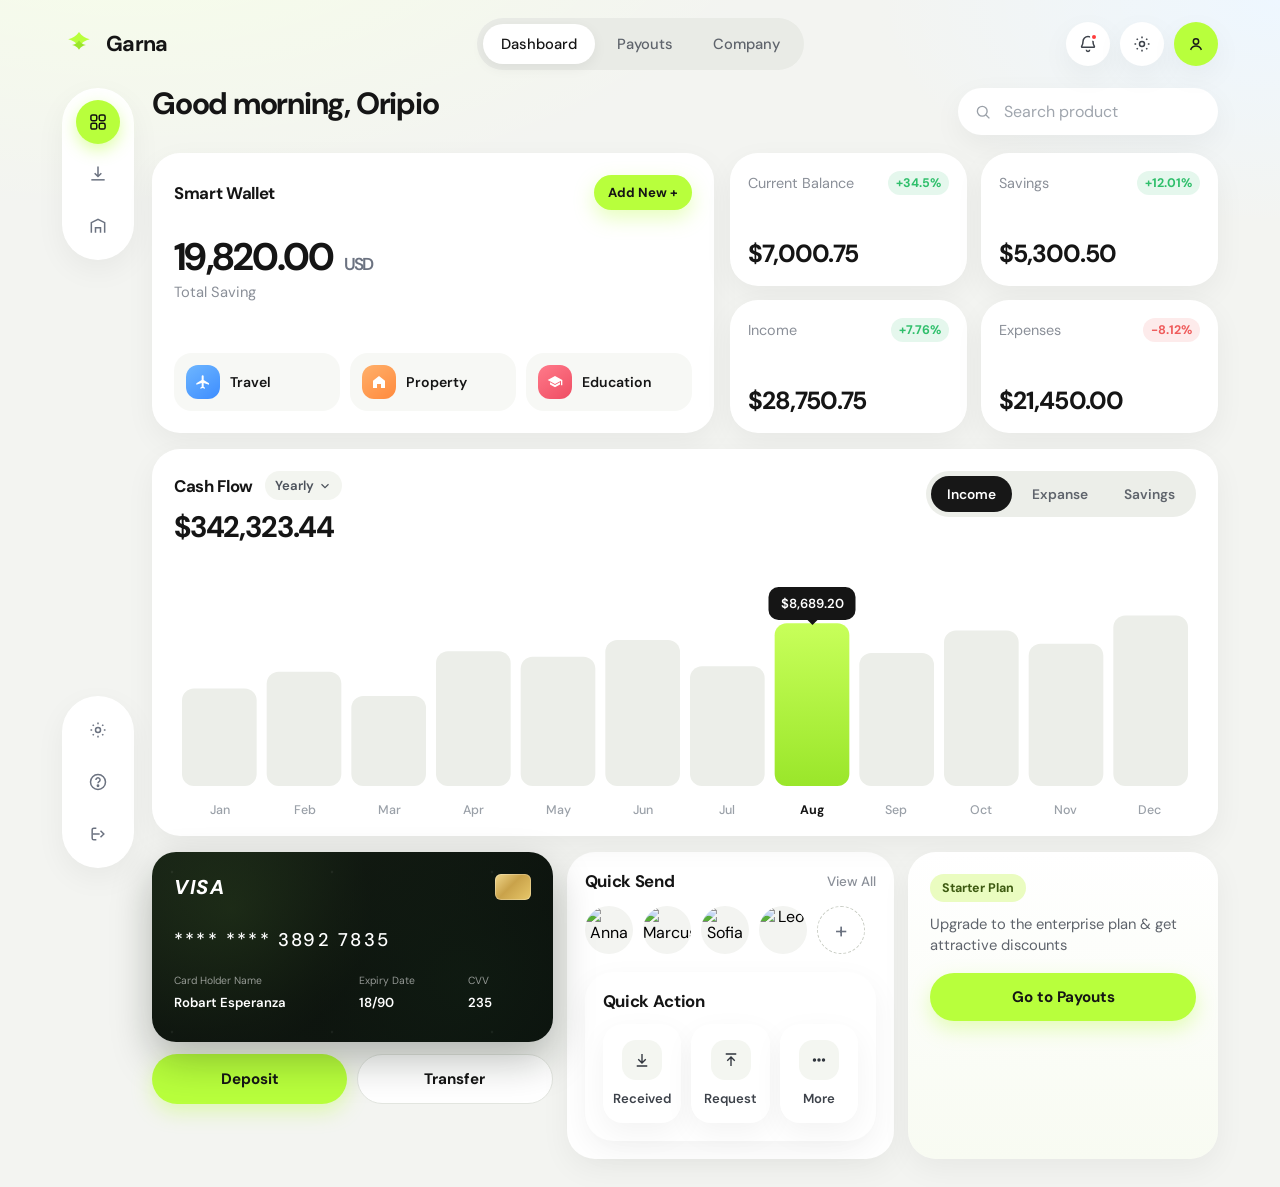
==== index.html @ 0d756d46 "Add Garna dashboard UI for Vercel deploy. Static Dashboard, Payouts, and Company pages ready to host" ====
<!DOCTYPE html>
<html lang="en">
<head>
  <meta charset="UTF-8" />
  <meta name="viewport" content="width=device-width, initial-scale=1.0" />
  <title>Garna — Dashboard</title>
  <link rel="preconnect" href="https://fonts.googleapis.com" />
  <link rel="preconnect" href="https://fonts.gstatic.com" crossorigin />
  <link href="https://fonts.googleapis.com/css2?family=DM+Sans:ital,opsz,wght@0,9..40,400;0,9..40,500;0,9..40,600;0,9..40,700;1,9..40,400&display=swap" rel="stylesheet" />
  <link rel="stylesheet" href="styles.css" />
</head>
<body>
  <div class="app">
    <!-- Top Navigation -->
    <header class="topbar">
      <a class="brand" href="index.html">
        <span class="brand-mark" aria-hidden="true">
          <svg viewBox="0 0 32 32" fill="none">
            <path d="M16 4c2.8 4.2 6.4 6.2 10.8 7.2-4.4 1-8 3-10.8 7.2C13.2 14.2 9.6 12.2 5.2 11.2 9.6 10.2 13.2 8.2 16 4z" fill="#B8FF3C"/>
            <path d="M16 12.5c1.8 2.7 4.1 4 7 4.6-2.9.6-5.2 1.9-7 4.6-1.8-2.7-4.1-4-7-4.6 2.9-.6 5.2-1.9 7-4.6z" fill="#9AE62A"/>
          </svg>
        </span>
        <span class="brand-name">Garna</span>
      </a>

      <nav class="main-nav" aria-label="Primary">
        <a class="nav-item is-active" href="index.html">Dashboard</a>
        <a class="nav-item" href="payouts.html">Payouts</a>
        <a class="nav-item" href="company.html">Company</a>
      </nav>

      <div class="topbar-actions">
        <button class="icon-btn" type="button" aria-label="Notifications">
          <svg viewBox="0 0 24 24" fill="none" stroke="currentColor" stroke-width="1.8">
            <path d="M6 9a6 6 0 1 1 12 0c0 3.2.8 4.6 1.6 5.6.3.4 0 1.4-.8 1.4H5.2c-.8 0-1.1-1-.8-1.4C5.2 13.6 6 12.2 6 9z"/>
            <path d="M10 19a2 2 0 0 0 4 0"/>
          </svg>
          <span class="badge-dot"></span>
        </button>
        <button class="icon-btn" type="button" aria-label="Settings">
          <svg viewBox="0 0 24 24" fill="none" stroke="currentColor" stroke-width="1.8">
            <circle cx="12" cy="12" r="3"/>
            <path d="M12 3v2M12 19v2M3 12h2M19 12h2M5.6 5.6l1.4 1.4M17 17l1.4 1.4M5.6 18.4l1.4-1.4M17 7l1.4-1.4"/>
          </svg>
        </button>
        <button class="avatar-btn" type="button" aria-label="Profile">
          <svg viewBox="0 0 24 24" fill="none" stroke="currentColor" stroke-width="1.8">
            <circle cx="12" cy="9" r="3.2"/>
            <path d="M5.5 19c1.4-3 3.7-4.5 6.5-4.5s5.1 1.5 6.5 4.5"/>
          </svg>
        </button>
      </div>
    </header>

    <div class="layout">
      <!-- Left Sidebar -->
      <aside class="sidebar" aria-label="Sidebar">
        <div class="sidebar-pill">
          <a class="side-btn is-active" href="index.html" aria-label="Dashboard" title="Dashboard">
            <svg viewBox="0 0 24 24" fill="none" stroke="currentColor" stroke-width="1.8">
              <rect x="3.5" y="3.5" width="7" height="7" rx="2"/>
              <rect x="13.5" y="3.5" width="7" height="7" rx="2"/>
              <rect x="3.5" y="13.5" width="7" height="7" rx="2"/>
              <rect x="13.5" y="13.5" width="7" height="7" rx="2"/>
            </svg>
          </a>
          <a class="side-btn" href="payouts.html" aria-label="Payouts" title="Payouts">
            <svg viewBox="0 0 24 24" fill="none" stroke="currentColor" stroke-width="1.8">
              <path d="M12 3v12M8 11l4 4 4-4"/>
              <path d="M4 19h16"/>
            </svg>
          </a>
          <a class="side-btn" href="company.html" aria-label="Company" title="Company">
            <svg viewBox="0 0 24 24" fill="none" stroke="currentColor" stroke-width="1.8">
              <path d="M4 20V8l8-4 8 4v12"/>
              <path d="M9 20v-6h6v6"/>
            </svg>
          </a>
        </div>

        <div class="sidebar-pill sidebar-pill--bottom">
          <button class="side-btn" type="button" aria-label="Settings" title="Settings">
            <svg viewBox="0 0 24 24" fill="none" stroke="currentColor" stroke-width="1.8">
              <circle cx="12" cy="12" r="3"/>
              <path d="M12 3v2M12 19v2M3 12h2M19 12h2M5.6 5.6l1.4 1.4M17 17l1.4 1.4M5.6 18.4l1.4-1.4M17 7l1.4-1.4"/>
            </svg>
          </button>
          <button class="side-btn" type="button" aria-label="Help" title="Help">
            <svg viewBox="0 0 24 24" fill="none" stroke="currentColor" stroke-width="1.8">
              <circle cx="12" cy="12" r="9"/>
              <path d="M9.5 9.5a2.5 2.5 0 1 1 3.8 2.1c-.8.5-1.3 1-1.3 2"/>
              <circle cx="12" cy="16.5" r=".8" fill="currentColor"/>
            </svg>
          </button>
          <button class="side-btn" type="button" aria-label="Logout" title="Logout">
            <svg viewBox="0 0 24 24" fill="none" stroke="currentColor" stroke-width="1.8">
              <path d="M10 5H7a2 2 0 0 0-2 2v10a2 2 0 0 0 2 2h3"/>
              <path d="M14 12H6M15 8l4 4-4 4"/>
            </svg>
          </button>
        </div>
      </aside>

      <!-- Main Content -->
      <main class="main">
        <div class="page-header">
          <div>
            <h1>Good morning, Oripio</h1>
          </div>
          <label class="search">
            <svg viewBox="0 0 24 24" fill="none" stroke="currentColor" stroke-width="1.8">
              <circle cx="11" cy="11" r="6.5"/>
              <path d="M16 16l4.5 4.5"/>
            </svg>
            <input type="search" placeholder="Search product" />
          </label>
        </div>

        <div class="main-grid">
          <!-- Smart Wallet -->
          <section class="card wallet-card">
            <div class="card-head">
              <h2>Smart Wallet</h2>
              <a class="btn btn-lime btn-sm" href="company.html">Add New +</a>
            </div>
            <div class="wallet-balance">
              <span class="wallet-amount">19,820.00 <small>USD</small></span>
              <span class="wallet-label">Total Saving</span>
            </div>
            <div class="wallet-cats">
              <button class="cat-chip" type="button">
                <span class="cat-icon cat-icon--travel">
                  <svg viewBox="0 0 24 24" fill="currentColor"><path d="M21 16v-2l-8-5V3.5a1.5 1.5 0 0 0-3 0V9l-8 5v2l8-2.5V19l-2 1.5V22l3.5-1 3.5 1v-1.5L13 19v-5.5l8 2.5z"/></svg>
                </span>
                Travel
              </button>
              <button class="cat-chip" type="button">
                <span class="cat-icon cat-icon--property">
                  <svg viewBox="0 0 24 24" fill="currentColor"><path d="M12 3 3 10v11h6v-6h6v6h6V10L12 3z"/></svg>
                </span>
                Property
              </button>
              <button class="cat-chip" type="button">
                <span class="cat-icon cat-icon--education">
                  <svg viewBox="0 0 24 24" fill="currentColor"><path d="M12 3 1 9l11 6 9-4.91V17h2V9L12 3zm0 13.5L4.5 12.3v3.4L12 20l7.5-4.3v-3.4L12 16.5z"/></svg>
                </span>
                Education
              </button>
            </div>
          </section>

          <!-- Stats -->
          <section class="stats-grid">
            <article class="card stat-card">
              <div class="stat-top">
                <span>Current Balance</span>
                <span class="trend trend-up">+34.5%</span>
              </div>
              <strong>$7,000.75</strong>
            </article>
            <article class="card stat-card">
              <div class="stat-top">
                <span>Savings</span>
                <span class="trend trend-up">+12.01%</span>
              </div>
              <strong>$5,300.50</strong>
            </article>
            <article class="card stat-card">
              <div class="stat-top">
                <span>Income</span>
                <span class="trend trend-up">+7.76%</span>
              </div>
              <strong>$28,750.75</strong>
            </article>
            <article class="card stat-card">
              <div class="stat-top">
                <span>Expenses</span>
                <span class="trend trend-down">-8.12%</span>
              </div>
              <strong>$21,450.00</strong>
            </article>
          </section>

          <!-- Cash Flow -->
          <section class="card chart-card">
            <div class="chart-head">
              <div>
                <div class="chart-title-row">
                  <h2>Cash Flow</h2>
                  <button class="select-btn" type="button">
                    Yearly
                    <svg viewBox="0 0 24 24" fill="none" stroke="currentColor" stroke-width="2"><path d="M6 9l6 6 6-6"/></svg>
                  </button>
                </div>
                <p class="chart-total">$342,323.44</p>
              </div>
              <div class="segmented" role="tablist">
                <button class="seg-btn is-active" type="button" data-tab="income">Income</button>
                <button class="seg-btn" type="button" data-tab="expense">Expanse</button>
                <button class="seg-btn" type="button" data-tab="savings">Savings</button>
              </div>
            </div>
            <div class="chart-wrap">
              <div class="chart-tooltip" id="chartTooltip">$8,689.20</div>
              <canvas id="cashFlowChart" height="220"></canvas>
            </div>
            <div class="chart-labels" id="chartLabels"></div>
          </section>

          <div class="dash-side-row">
            <section class="card-visual">
              <div class="credit-card">
                <div class="cc-top">
                  <span class="visa">VISA</span>
                  <span class="cc-chip" aria-hidden="true"></span>
                </div>
                <p class="cc-number">**** **** 3892 7835</p>
                <div class="cc-bottom">
                  <div>
                    <span class="cc-label">Card Holder Name</span>
                    <span class="cc-value">Robart Esperanza</span>
                  </div>
                  <div>
                    <span class="cc-label">Expiry Date</span>
                    <span class="cc-value">18/90</span>
                  </div>
                  <div>
                    <span class="cc-label">CVV</span>
                    <span class="cc-value">235</span>
                  </div>
                </div>
              </div>
              <div class="action-row">
                <button class="btn btn-lime btn-lg" type="button">Deposit</button>
                <button class="btn btn-ghost btn-lg" type="button">Transfer</button>
              </div>
            </section>

            <section class="quick-send">
              <div class="section-head">
                <h3>Quick Send</h3>
                <a class="link-btn" href="company.html">View All</a>
              </div>
              <div class="avatars">
                <button class="person" type="button">
                  <img src="https://i.pravatar.cc/80?img=32" alt="Anna" />
                </button>
                <button class="person" type="button">
                  <img src="https://i.pravatar.cc/80?img=12" alt="Marcus" />
                </button>
                <button class="person" type="button">
                  <img src="https://i.pravatar.cc/80?img=47" alt="Sofia" />
                </button>
                <button class="person" type="button">
                  <img src="https://i.pravatar.cc/80?img=15" alt="Leo" />
                </button>
                <button class="person add-person" type="button" aria-label="Add contact">+</button>
              </div>
              <section class="quick-action" style="margin-top:18px">
                <h3>Quick Action</h3>
                <div class="qa-grid">
                  <button class="qa-btn" type="button">
                    <span class="qa-icon">
                      <svg viewBox="0 0 24 24" fill="none" stroke="currentColor" stroke-width="1.8"><path d="M12 4v12M7 11l5 5 5-5M5 20h14"/></svg>
                    </span>
                    Received
                  </button>
                  <button class="qa-btn" type="button">
                    <span class="qa-icon">
                      <svg viewBox="0 0 24 24" fill="none" stroke="currentColor" stroke-width="1.8"><path d="M12 20V8M7 13l5-5 5 5M5 4h14"/></svg>
                    </span>
                    Request
                  </button>
                  <button class="qa-btn" type="button">
                    <span class="qa-icon">
                      <svg viewBox="0 0 24 24" fill="none" stroke="currentColor" stroke-width="1.8"><circle cx="6" cy="12" r="1.4" fill="currentColor"/><circle cx="12" cy="12" r="1.4" fill="currentColor"/><circle cx="18" cy="12" r="1.4" fill="currentColor"/></svg>
                    </span>
                    More
                  </button>
                </div>
              </section>
            </section>

            <section class="card plan-card">
              <div class="plan-badge">Starter Plan</div>
              <p>Upgrade to the enterprise plan &amp; get attractive discounts</p>
              <a class="btn btn-lime btn-block" href="payouts.html">Go to Payouts</a>
            </section>
          </div>
        </div>
      </main>
    </div>
  </div>

  <script src="app.js"></script>
</body>
</html>
---- styles.css ----
:root {
  --bg: #f3f4f1;
  --surface: #ffffff;
  --ink: #151515;
  --muted: #8a8f98;
  --line: #eceeea;
  --lime: #b8ff3c;
  --lime-deep: #9ae62a;
  --lime-soft: #eafcc0;
  --up: #2fbf6b;
  --down: #ef5b5b;
  --shadow: 0 10px 30px rgba(20, 24, 18, 0.05);
  --radius-xl: 28px;
  --radius-lg: 22px;
  --radius-md: 16px;
  --radius-pill: 999px;
  --font: "DM Sans", system-ui, sans-serif;
}

*,
*::before,
*::after {
  box-sizing: border-box;
}

html,
body {
  margin: 0;
  min-height: 100%;
  font-family: var(--font);
  color: var(--ink);
  background:
    radial-gradient(1200px 600px at 10% -10%, #f7ffe8 0%, transparent 55%),
    radial-gradient(900px 500px at 100% 0%, #eef7ff 0%, transparent 45%),
    var(--bg);
  -webkit-font-smoothing: antialiased;
}

button,
input {
  font: inherit;
}

button {
  cursor: pointer;
  border: none;
  background: none;
}

h1,
h2,
h3,
p {
  margin: 0;
}

.app {
  max-width: 1200px;
  margin: 0 auto;
  padding: 18px 22px 28px;
}

/* Top bar */
.topbar {
  display: grid;
  grid-template-columns: 1fr auto 1fr;
  align-items: center;
  gap: 16px;
  margin-bottom: 18px;
}

.brand {
  display: inline-flex;
  align-items: center;
  gap: 10px;
  text-decoration: none;
  color: var(--ink);
  width: fit-content;
}

.brand-mark {
  width: 34px;
  height: 34px;
  display: grid;
  place-items: center;
}

.brand-mark svg {
  width: 32px;
  height: 32px;
}

.brand-name {
  font-size: 1.35rem;
  font-weight: 700;
  letter-spacing: -0.03em;
}

.main-nav {
  display: flex;
  align-items: center;
  gap: 4px;
  padding: 6px;
  background: #e9ebe6;
  border-radius: var(--radius-pill);
}

.nav-item {
  text-decoration: none;
  color: #5f646c;
  font-size: 0.92rem;
  font-weight: 500;
  padding: 10px 18px;
  border-radius: var(--radius-pill);
  transition: background 0.2s ease, color 0.2s ease, transform 0.2s ease;
}

.nav-item:hover {
  color: var(--ink);
}

.nav-item.is-active {
  background: var(--surface);
  color: var(--ink);
  box-shadow: 0 4px 14px rgba(0, 0, 0, 0.06);
}

.topbar-actions {
  display: flex;
  justify-content: flex-end;
  align-items: center;
  gap: 10px;
}

.icon-btn,
.avatar-btn {
  width: 44px;
  height: 44px;
  border-radius: 50%;
  background: var(--surface);
  color: #3d424a;
  display: grid;
  place-items: center;
  box-shadow: var(--shadow);
  position: relative;
  transition: transform 0.2s ease, background 0.2s ease;
}

.icon-btn:hover,
.avatar-btn:hover {
  transform: translateY(-1px);
}

.icon-btn svg,
.avatar-btn svg {
  width: 20px;
  height: 20px;
}

.badge-dot {
  position: absolute;
  top: 11px;
  right: 12px;
  width: 8px;
  height: 8px;
  border-radius: 50%;
  background: #ff3b3b;
  border: 2px solid var(--surface);
}

.avatar-btn {
  background: var(--lime);
  color: #1a1a1a;
}

/* Layout */
.layout {
  display: grid;
  grid-template-columns: 72px minmax(0, 1fr);
  gap: 18px;
  align-items: start;
}

/* Sidebar */
.sidebar {
  display: flex;
  flex-direction: column;
  justify-content: space-between;
  min-height: calc(100vh - 120px);
  position: sticky;
  top: 18px;
}

.sidebar-pill {
  display: flex;
  flex-direction: column;
  align-items: center;
  gap: 8px;
  padding: 12px 10px;
  background: var(--surface);
  border-radius: var(--radius-pill);
  box-shadow: var(--shadow);
}

.sidebar-pill--bottom {
  margin-top: 16px;
}

.side-btn {
  width: 44px;
  height: 44px;
  border-radius: 50%;
  color: #6b7280;
  display: grid;
  place-items: center;
  text-decoration: none;
  transition: background 0.2s ease, color 0.2s ease, transform 0.2s ease;
}

.side-btn svg {
  width: 20px;
  height: 20px;
}

.side-btn:hover {
  background: #f3f5f0;
  color: var(--ink);
}

.side-btn.is-active {
  background: var(--lime);
  color: #111;
  box-shadow: 0 6px 16px rgba(184, 255, 60, 0.45);
}

/* Main */
.main {
  min-width: 0;
}

.page-header {
  display: flex;
  justify-content: space-between;
  align-items: flex-start;
  gap: 20px;
  margin-bottom: 18px;
}

.page-header h1 {
  font-size: clamp(1.8rem, 2.4vw, 2.35rem);
  letter-spacing: -0.04em;
  font-weight: 700;
  line-height: 1.1;
}

.page-header p {
  margin-top: 8px;
  color: var(--muted);
  font-size: 0.95rem;
  max-width: 420px;
}

.search {
  display: flex;
  align-items: center;
  gap: 10px;
  min-width: 260px;
  background: var(--surface);
  border-radius: var(--radius-pill);
  padding: 12px 16px;
  box-shadow: var(--shadow);
}

.search svg {
  width: 18px;
  height: 18px;
  color: #9aa0a8;
  flex-shrink: 0;
}

.search input {
  border: 0;
  outline: 0;
  width: 100%;
  background: transparent;
  color: var(--ink);
}

.search input::placeholder {
  color: #a0a6ae;
}

.main-grid {
  display: grid;
  grid-template-columns: 1.15fr 1fr;
  gap: 16px;
}

.card {
  background: var(--surface);
  border-radius: var(--radius-xl);
  box-shadow: var(--shadow);
  padding: 22px;
}

.card-head {
  display: flex;
  align-items: center;
  justify-content: space-between;
  margin-bottom: 28px;
}

.card-head h2,
.chart-title-row h2,
.section-head h3,
.quick-action h3 {
  font-size: 1.05rem;
  font-weight: 700;
  letter-spacing: -0.02em;
}

.wallet-card {
  min-height: 280px;
  display: flex;
  flex-direction: column;
}

.wallet-balance {
  display: flex;
  flex-direction: column;
  gap: 6px;
  margin-bottom: auto;
}

.wallet-amount {
  font-size: clamp(2rem, 3vw, 2.7rem);
  font-weight: 700;
  letter-spacing: -0.045em;
  line-height: 1;
}

.wallet-amount small {
  font-size: 0.45em;
  font-weight: 600;
  color: #6b7280;
  margin-left: 4px;
}

.wallet-label {
  color: var(--muted);
  font-size: 0.92rem;
}

.wallet-cats {
  display: grid;
  grid-template-columns: repeat(3, 1fr);
  gap: 10px;
  margin-top: 28px;
}

.cat-chip {
  display: flex;
  align-items: center;
  gap: 10px;
  padding: 12px 12px;
  border-radius: 18px;
  background: #f7f8f5;
  color: var(--ink);
  font-size: 0.88rem;
  font-weight: 600;
  transition: transform 0.2s ease, background 0.2s ease;
}

.cat-chip:hover {
  transform: translateY(-2px);
  background: #f0f2ec;
}

.cat-icon {
  width: 34px;
  height: 34px;
  border-radius: 12px;
  display: grid;
  place-items: center;
  color: #fff;
  flex-shrink: 0;
}

.cat-icon svg {
  width: 16px;
  height: 16px;
}

.cat-icon--travel {
  background: linear-gradient(145deg, #6eb6ff, #3d8dff);
}

.cat-icon--property {
  background: linear-gradient(145deg, #ffb06b, #ff8a3d);
}

.cat-icon--education {
  background: linear-gradient(145deg, #ff7a8a, #ef4d63);
}

.stats-grid {
  display: grid;
  grid-template-columns: 1fr 1fr;
  gap: 14px;
}

.stat-card {
  padding: 18px 18px 16px;
  min-height: 132px;
  display: flex;
  flex-direction: column;
  justify-content: space-between;
  text-decoration: none;
  color: inherit;
  transition: transform 0.25s ease;
}

.stat-card:hover,
a.stat-card:hover {
  transform: translateY(-3px);
}

a.template-card {
  text-decoration: none;
  color: inherit;
}

a.link-btn {
  text-decoration: none;
}

a.btn {
  text-decoration: none;
}

.stat-top {
  display: flex;
  justify-content: space-between;
  align-items: center;
  gap: 8px;
  color: var(--muted);
  font-size: 0.9rem;
}

.stat-card strong {
  font-size: 1.55rem;
  letter-spacing: -0.035em;
  font-weight: 700;
}

.stat-link {
  color: inherit;
  text-decoration: none;
}

.stat-link:hover {
  color: #3d5a10;
}

.trend {
  font-size: 0.78rem;
  font-weight: 700;
  padding: 4px 8px;
  border-radius: var(--radius-pill);
}

.trend-up {
  color: var(--up);
  background: rgba(47, 191, 107, 0.12);
}

.trend-down {
  color: var(--down);
  background: rgba(239, 91, 91, 0.12);
}

.chart-card {
  grid-column: 1 / -1;
  padding-bottom: 18px;
}

.chart-head {
  display: flex;
  justify-content: space-between;
  align-items: flex-start;
  gap: 16px;
  margin-bottom: 8px;
}

.chart-title-row {
  display: flex;
  align-items: center;
  gap: 12px;
}

.select-btn {
  display: inline-flex;
  align-items: center;
  gap: 4px;
  padding: 6px 10px;
  border-radius: var(--radius-pill);
  background: #f3f5f0;
  color: #4b515a;
  font-size: 0.82rem;
  font-weight: 600;
}

.select-btn svg {
  width: 14px;
  height: 14px;
}

.chart-total {
  margin-top: 8px;
  font-size: 1.85rem;
  font-weight: 700;
  letter-spacing: -0.04em;
}

.segmented {
  display: flex;
  gap: 4px;
  padding: 5px;
  background: #eceee9;
  border-radius: var(--radius-pill);
}

.seg-btn {
  padding: 9px 16px;
  border-radius: var(--radius-pill);
  color: #5f646c;
  font-size: 0.86rem;
  font-weight: 600;
  transition: background 0.2s ease, color 0.2s ease;
}

.seg-btn.is-active {
  background: #171717;
  color: #fff;
}

.chart-wrap {
  position: relative;
  height: 240px;
  margin-top: 8px;
}

.chart-tooltip {
  position: absolute;
  top: 18px;
  left: 58.5%;
  transform: translateX(-50%);
  background: #151515;
  color: #fff;
  font-size: 0.82rem;
  font-weight: 600;
  padding: 8px 12px;
  border-radius: 10px;
  pointer-events: none;
  opacity: 0;
  transition: opacity 0.2s ease, left 0.25s ease;
  z-index: 2;
  white-space: nowrap;
}

.chart-tooltip.is-visible {
  opacity: 1;
}

.chart-tooltip::after {
  content: "";
  position: absolute;
  left: 50%;
  bottom: -5px;
  transform: translateX(-50%);
  border-left: 5px solid transparent;
  border-right: 5px solid transparent;
  border-top: 5px solid #151515;
}

.chart-labels {
  display: grid;
  grid-template-columns: repeat(12, 1fr);
  gap: 8px;
  margin-top: 8px;
  padding: 0 8px 0 8px;
}

.chart-labels span {
  text-align: center;
  color: #9aa0a8;
  font-size: 0.78rem;
  font-weight: 500;
}

.chart-labels span.is-active {
  color: var(--ink);
  font-weight: 700;
}

/* Right panel */
.right-panel {
  display: flex;
  flex-direction: column;
  gap: 16px;
}

.section-head {
  display: flex;
  justify-content: space-between;
  align-items: center;
  margin-bottom: 14px;
}

.link-btn {
  color: var(--muted);
  font-size: 0.84rem;
  font-weight: 500;
}

.link-btn:hover {
  color: var(--ink);
}

.avatars {
  display: flex;
  align-items: center;
  gap: 10px;
}

.person {
  width: 48px;
  height: 48px;
  border-radius: 50%;
  overflow: hidden;
  padding: 0;
  background: var(--bg, #e8efe0);
  transition: transform 0.2s ease;
}

.person:hover {
  transform: scale(1.06);
}

.person img {
  width: 100%;
  height: 100%;
  object-fit: cover;
  display: block;
}

.add-person {
  background: var(--surface);
  border: 1.5px dashed #c9cdc4;
  color: #6b7280;
  font-size: 1.4rem;
  font-weight: 400;
  display: grid;
  place-items: center;
}

.credit-card {
  position: relative;
  overflow: hidden;
  border-radius: 24px;
  padding: 22px 22px 18px;
  min-height: 190px;
  color: #fff;
  background:
    linear-gradient(135deg, rgba(20, 28, 18, 0.72), rgba(10, 16, 12, 0.85)),
    radial-gradient(circle at 20% 30%, rgba(140, 220, 80, 0.35), transparent 40%),
    radial-gradient(circle at 80% 70%, rgba(40, 90, 50, 0.55), transparent 45%),
    linear-gradient(160deg, #1a2a1c, #0b120e 60%, #152218);
  box-shadow: 0 18px 40px rgba(12, 20, 12, 0.28);
}

.credit-card::before {
  content: "";
  position: absolute;
  inset: 0;
  background:
    url("data:image/svg+xml,%3Csvg width='160' height='160' viewBox='0 0 160 160' xmlns='http://www.w3.org/2000/svg'%3E%3Ccircle cx='20' cy='20' r='1.2' fill='rgba(255,255,255,0.08)'/%3E%3C/svg%3E");
  opacity: 0.7;
  pointer-events: none;
}

.cc-top,
.cc-bottom,
.cc-number {
  position: relative;
  z-index: 1;
}

.cc-top {
  display: flex;
  justify-content: space-between;
  align-items: flex-start;
  margin-bottom: 28px;
}

.visa {
  font-weight: 800;
  font-style: italic;
  letter-spacing: 0.08em;
  font-size: 1.25rem;
}

.cc-chip {
  width: 36px;
  height: 26px;
  border-radius: 6px;
  background:
    linear-gradient(135deg, #f0d78c, #c9a24a 45%, #e8c86a);
  box-shadow: inset 0 0 0 1px rgba(255, 255, 255, 0.25);
}

.cc-number {
  font-size: 1.15rem;
  letter-spacing: 0.12em;
  font-weight: 500;
  margin-bottom: 22px;
}

.cc-bottom {
  display: grid;
  grid-template-columns: 1.4fr 0.8fr 0.5fr;
  gap: 8px;
}

.cc-label {
  display: block;
  font-size: 0.65rem;
  color: rgba(255, 255, 255, 0.55);
  margin-bottom: 4px;
}

.cc-value {
  font-size: 0.82rem;
  font-weight: 600;
}

.action-row {
  display: grid;
  grid-template-columns: 1fr 1fr;
  gap: 10px;
}

.btn {
  display: inline-flex;
  align-items: center;
  justify-content: center;
  border-radius: var(--radius-pill);
  font-weight: 700;
  transition: transform 0.2s ease, box-shadow 0.2s ease, background 0.2s ease;
}

.btn:hover {
  transform: translateY(-1px);
}

.btn-sm {
  padding: 9px 14px;
  font-size: 0.82rem;
}

.btn-lg {
  padding: 14px 18px;
  font-size: 0.95rem;
}

.btn-block {
  width: 100%;
  padding: 14px 18px;
  font-size: 0.95rem;
}

.btn-lime {
  background: var(--lime);
  color: #151515;
  box-shadow: 0 8px 20px rgba(184, 255, 60, 0.35);
}

.btn-lime:hover {
  background: var(--lime-deep);
}

.btn-ghost {
  background: var(--surface);
  color: var(--ink);
  border: 1.5px solid #e2e5df;
}

.qa-grid {
  display: grid;
  grid-template-columns: repeat(3, 1fr);
  gap: 10px;
  margin-top: 12px;
}

.qa-btn {
  display: flex;
  flex-direction: column;
  align-items: center;
  gap: 10px;
  padding: 16px 8px;
  border-radius: 20px;
  background: var(--surface);
  box-shadow: var(--shadow);
  font-size: 0.82rem;
  font-weight: 600;
  color: #3d424a;
  transition: transform 0.2s ease;
}

.qa-btn:hover {
  transform: translateY(-2px);
}

.qa-icon {
  width: 40px;
  height: 40px;
  border-radius: 14px;
  background: #f4f6f1;
  display: grid;
  place-items: center;
  color: #2f343c;
}

.qa-icon svg {
  width: 18px;
  height: 18px;
}

.plan-card {
  margin-top: auto;
  background:
    linear-gradient(180deg, #ffffff 0%, #f8fbf2 100%);
}

.plan-badge {
  display: inline-flex;
  padding: 6px 12px;
  border-radius: var(--radius-pill);
  background: var(--lime-soft);
  color: #3d5a10;
  font-size: 0.78rem;
  font-weight: 700;
  margin-bottom: 12px;
}

.plan-card p {
  color: #5f646c;
  font-size: 0.92rem;
  line-height: 1.45;
  margin-bottom: 16px;
}

.dash-side-row {
  grid-column: 1 / -1;
  display: grid;
  grid-template-columns: 1.1fr 0.9fr 0.85fr;
  gap: 14px;
  align-items: stretch;
}

.dash-side-row .quick-send,
.dash-side-row .quick-action,
.dash-side-row .card-visual {
  background: var(--surface);
  border-radius: var(--radius-xl);
  box-shadow: var(--shadow);
  padding: 18px;
}

.dash-side-row .card-visual {
  padding: 0;
  background: transparent;
  box-shadow: none;
}

.dash-side-row .action-row {
  margin-top: 12px;
}

.dash-side-row .plan-card {
  margin-top: 0;
}

/* Motion */
@keyframes rise-in {
  from {
    opacity: 0;
    transform: translateY(10px);
  }
  to {
    opacity: 1;
    transform: translateY(0);
  }
}

.wallet-card,
.stat-card,
.chart-card,
.credit-card,
.plan-card,
.qa-btn {
  animation: rise-in 0.55s ease both;
}

.stat-card:nth-child(2) { animation-delay: 0.05s; }
.stat-card:nth-child(3) { animation-delay: 0.1s; }
.stat-card:nth-child(4) { animation-delay: 0.15s; }
.chart-card { animation-delay: 0.18s; }
.credit-card { animation-delay: 0.12s; }
.plan-card { animation-delay: 0.22s; }

/* Responsive */
@media (max-width: 900px) {
  .topbar {
    grid-template-columns: 1fr auto;
    row-gap: 12px;
  }

  .main-nav {
    grid-column: 1 / -1;
    order: 3;
    overflow-x: auto;
    width: 100%;
  }

  .layout {
    grid-template-columns: 1fr;
  }

  .sidebar {
    flex-direction: row;
    min-height: auto;
    position: static;
    gap: 10px;
  }

  .sidebar-pill {
    flex-direction: row;
    width: 100%;
    justify-content: space-between;
    border-radius: var(--radius-pill);
    padding: 8px 12px;
  }

  .sidebar-pill--bottom {
    display: none;
  }

  .main-grid {
    grid-template-columns: 1fr;
  }

  .page-header {
    flex-direction: column;
  }

  .search {
    width: 100%;
    min-width: 0;
  }

  .chart-head {
    flex-direction: column;
  }

  .dash-side-row {
    grid-template-columns: 1fr;
  }
}

@media (max-width: 560px) {
  .app {
    padding: 12px;
  }

  .wallet-cats {
    grid-template-columns: 1fr;
  }

  .stats-grid {
    grid-template-columns: 1fr;
  }

  .avatars {
    flex-wrap: wrap;
  }

  .segmented {
    width: 100%;
    overflow-x: auto;
  }
}
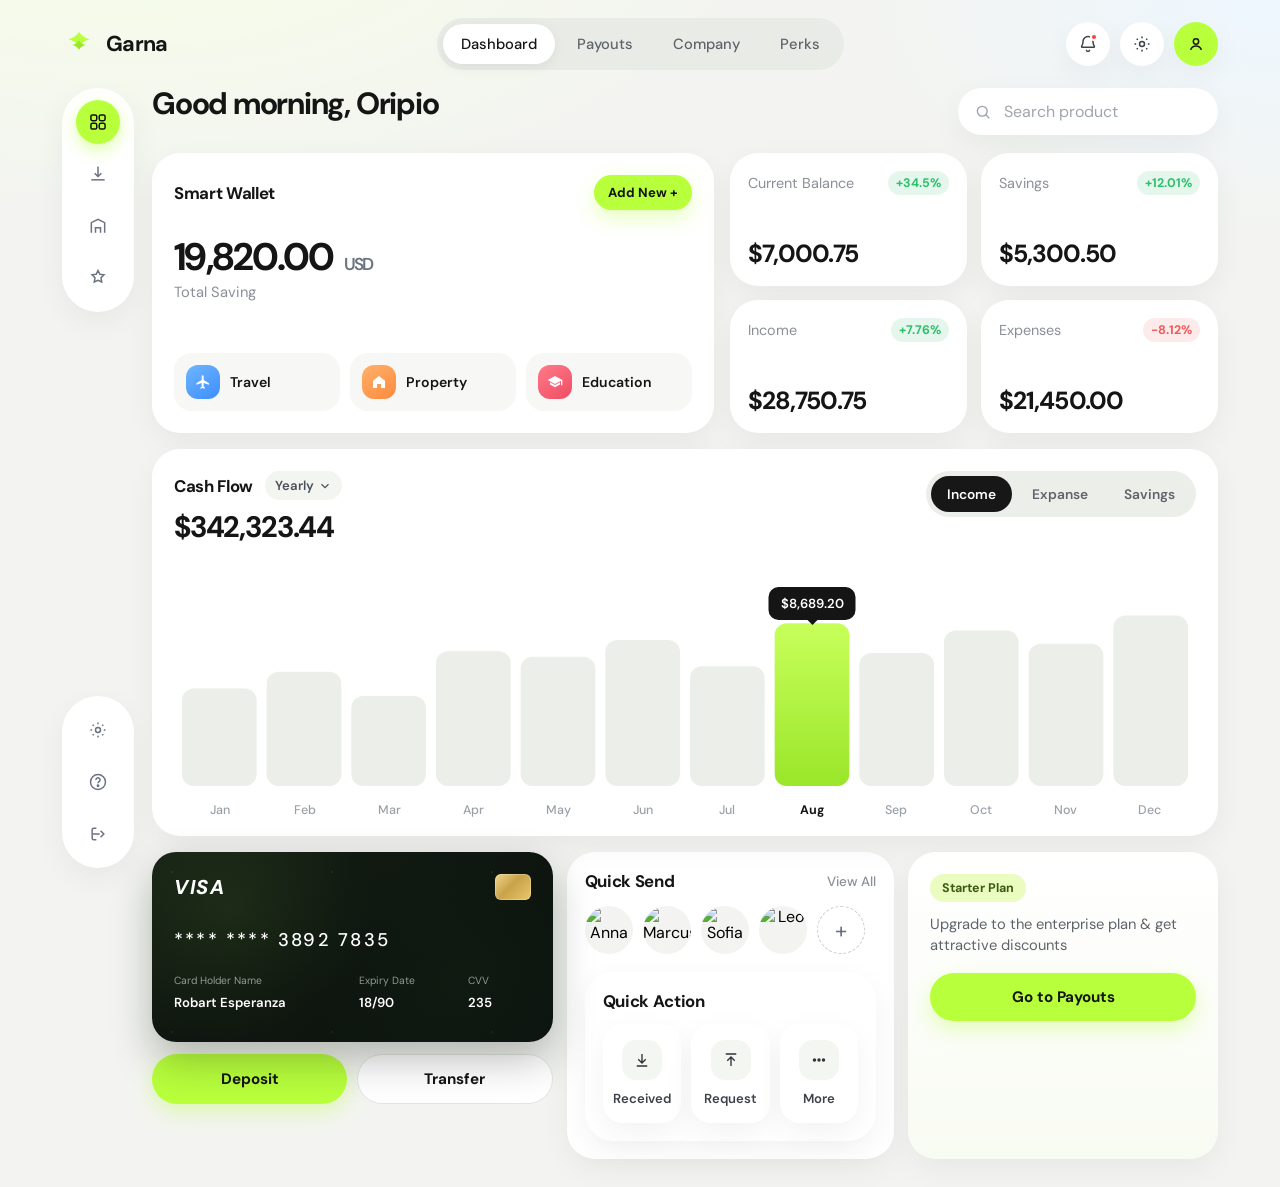
==== commit 9b779071: "Add Perks page with partner logos and offers. New section with search, category filters, 4-column ca" ====
--- a/index.html
+++ b/index.html
@@ -27,6 +27,7 @@
         <a class="nav-item is-active" href="index.html">Dashboard</a>
         <a class="nav-item" href="payouts.html">Payouts</a>
         <a class="nav-item" href="company.html">Company</a>
+        <a class="nav-item" href="perks.html">Perks</a>
       </nav>
 
       <div class="topbar-actions">
@@ -74,6 +75,11 @@
             <svg viewBox="0 0 24 24" fill="none" stroke="currentColor" stroke-width="1.8">
               <path d="M4 20V8l8-4 8 4v12"/>
               <path d="M9 20v-6h6v6"/>
+            </svg>
+          </a>
+          <a class="side-btn" href="perks.html" aria-label="Perks" title="Perks">
+            <svg viewBox="0 0 24 24" fill="none" stroke="currentColor" stroke-width="1.8">
+              <path d="M12 3l2.2 4.5 5 .7-3.6 3.5.9 5L12 14.8 7.5 16.7l.9-5L4.8 8.2l5-.7L12 3z"/>
             </svg>
           </a>
         </div>
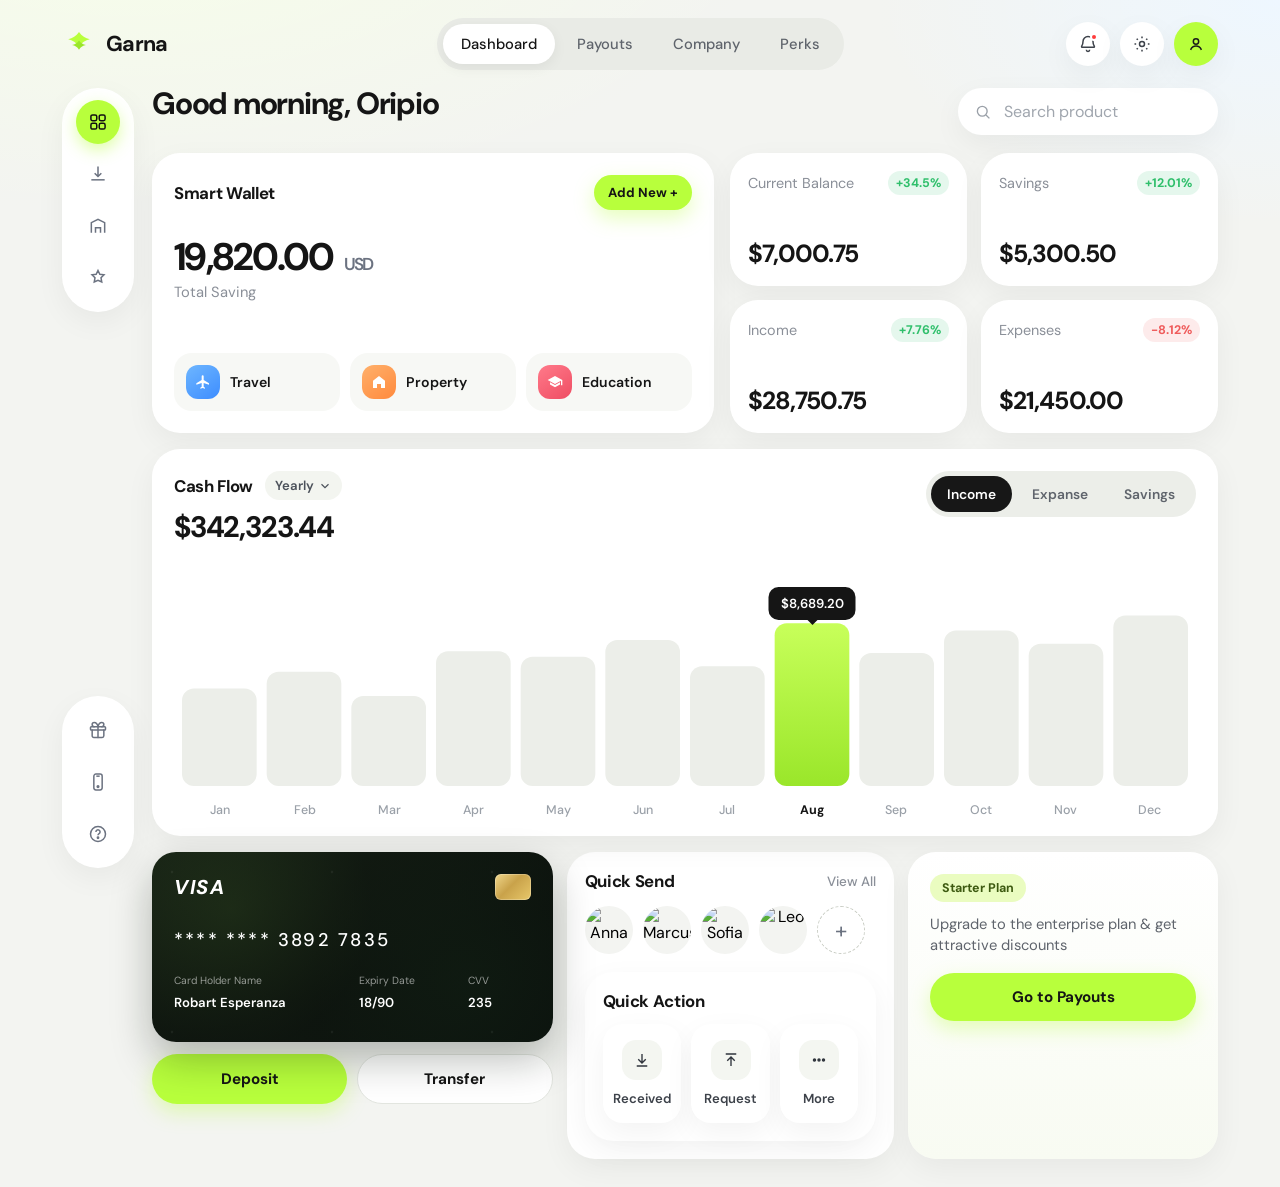
==== commit bf709ef9: "Simplify sidebar utilities to gift, phone, and help. Drop theme and logout; keep referral and downlo" ====
--- a/index.html
+++ b/index.html
@@ -85,23 +85,26 @@
         </div>
 
         <div class="sidebar-pill sidebar-pill--bottom">
-          <button class="side-btn" type="button" aria-label="Settings" title="Settings">
-            <svg viewBox="0 0 24 24" fill="none" stroke="currentColor" stroke-width="1.8">
-              <circle cx="12" cy="12" r="3"/>
-              <path d="M12 3v2M12 19v2M3 12h2M19 12h2M5.6 5.6l1.4 1.4M17 17l1.4 1.4M5.6 18.4l1.4-1.4M17 7l1.4-1.4"/>
-            </svg>
-          </button>
+          <a class="side-btn" href="#referral" aria-label="Referral rewards" title="Get 10% of our income">
+            <svg viewBox="0 0 24 24" fill="none" stroke="currentColor" stroke-width="1.8" stroke-linecap="round" stroke-linejoin="round">
+              <rect x="3" y="8" width="18" height="4" rx="1"/>
+              <path d="M12 8v13"/>
+              <path d="M19 12v7a2 2 0 0 1-2 2H7a2 2 0 0 1-2-2v-7"/>
+              <path d="M7.5 8a2.5 2.5 0 0 1 0-5C11 3 12 8 12 8s1-5 4.5-5a2.5 2.5 0 0 1 0 5"/>
+            </svg>
+          </a>
+          <a class="side-btn" href="#download" aria-label="Download app" title="Download app">
+            <svg viewBox="0 0 24 24" fill="none" stroke="currentColor" stroke-width="1.8">
+              <rect x="7" y="2.5" width="10" height="19" rx="2.5"/>
+              <path d="M10 5h4"/>
+              <circle cx="12" cy="17.5" r="1" fill="currentColor"/>
+            </svg>
+          </a>
           <button class="side-btn" type="button" aria-label="Help" title="Help">
             <svg viewBox="0 0 24 24" fill="none" stroke="currentColor" stroke-width="1.8">
               <circle cx="12" cy="12" r="9"/>
               <path d="M9.5 9.5a2.5 2.5 0 1 1 3.8 2.1c-.8.5-1.3 1-1.3 2"/>
               <circle cx="12" cy="16.5" r=".8" fill="currentColor"/>
-            </svg>
-          </button>
-          <button class="side-btn" type="button" aria-label="Logout" title="Logout">
-            <svg viewBox="0 0 24 24" fill="none" stroke="currentColor" stroke-width="1.8">
-              <path d="M10 5H7a2 2 0 0 0-2 2v10a2 2 0 0 0 2 2h3"/>
-              <path d="M14 12H6M15 8l4 4-4 4"/>
             </svg>
           </button>
         </div>
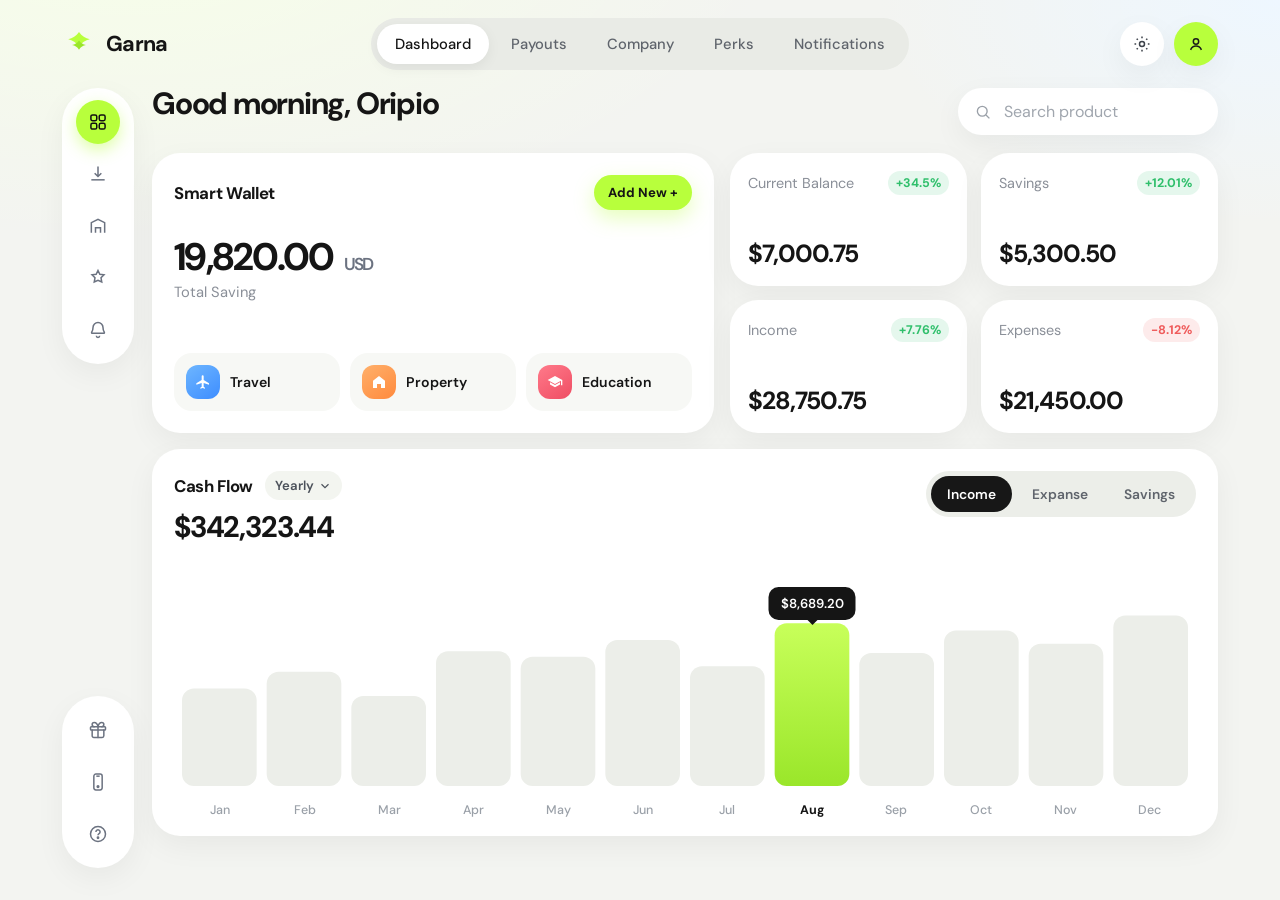
==== commit 31162412: "Add Notifications page and unify navigation across pages. Move alerts into a dedicated inbox with ho" ====
--- a/index.html
+++ b/index.html
@@ -28,16 +28,10 @@
         <a class="nav-item" href="payouts.html">Payouts</a>
         <a class="nav-item" href="company.html">Company</a>
         <a class="nav-item" href="perks.html">Perks</a>
+        <a class="nav-item" href="notifications.html">Notifications</a>
       </nav>
 
       <div class="topbar-actions">
-        <button class="icon-btn" type="button" aria-label="Notifications">
-          <svg viewBox="0 0 24 24" fill="none" stroke="currentColor" stroke-width="1.8">
-            <path d="M6 9a6 6 0 1 1 12 0c0 3.2.8 4.6 1.6 5.6.3.4 0 1.4-.8 1.4H5.2c-.8 0-1.1-1-.8-1.4C5.2 13.6 6 12.2 6 9z"/>
-            <path d="M10 19a2 2 0 0 0 4 0"/>
-          </svg>
-          <span class="badge-dot"></span>
-        </button>
         <button class="icon-btn" type="button" aria-label="Settings">
           <svg viewBox="0 0 24 24" fill="none" stroke="currentColor" stroke-width="1.8">
             <circle cx="12" cy="12" r="3"/>
@@ -80,6 +74,12 @@
           <a class="side-btn" href="perks.html" aria-label="Perks" title="Perks">
             <svg viewBox="0 0 24 24" fill="none" stroke="currentColor" stroke-width="1.8">
               <path d="M12 3l2.2 4.5 5 .7-3.6 3.5.9 5L12 14.8 7.5 16.7l.9-5L4.8 8.2l5-.7L12 3z"/>
+            </svg>
+          </a>
+          <a class="side-btn" href="notifications.html" aria-label="Notifications" title="Notifications">
+            <svg viewBox="0 0 24 24" fill="none" stroke="currentColor" stroke-width="1.8">
+              <path d="M6 9a6 6 0 1 1 12 0c0 3.2.8 4.6 1.6 5.6.3.4 0 1.4-.8 1.4H5.2c-.8 0-1.1-1-.8-1.4C5.2 13.6 6 12.2 6 9z"/>
+              <path d="M10 19a2 2 0 0 0 4 0"/>
             </svg>
           </a>
         </div>
@@ -215,87 +215,6 @@
             </div>
             <div class="chart-labels" id="chartLabels"></div>
           </section>
-
-          <div class="dash-side-row">
-            <section class="card-visual">
-              <div class="credit-card">
-                <div class="cc-top">
-                  <span class="visa">VISA</span>
-                  <span class="cc-chip" aria-hidden="true"></span>
-                </div>
-                <p class="cc-number">**** **** 3892 7835</p>
-                <div class="cc-bottom">
-                  <div>
-                    <span class="cc-label">Card Holder Name</span>
-                    <span class="cc-value">Robart Esperanza</span>
-                  </div>
-                  <div>
-                    <span class="cc-label">Expiry Date</span>
-                    <span class="cc-value">18/90</span>
-                  </div>
-                  <div>
-                    <span class="cc-label">CVV</span>
-                    <span class="cc-value">235</span>
-                  </div>
-                </div>
-              </div>
-              <div class="action-row">
-                <button class="btn btn-lime btn-lg" type="button">Deposit</button>
-                <button class="btn btn-ghost btn-lg" type="button">Transfer</button>
-              </div>
-            </section>
-
-            <section class="quick-send">
-              <div class="section-head">
-                <h3>Quick Send</h3>
-                <a class="link-btn" href="company.html">View All</a>
-              </div>
-              <div class="avatars">
-                <button class="person" type="button">
-                  <img src="https://i.pravatar.cc/80?img=32" alt="Anna" />
-                </button>
-                <button class="person" type="button">
-                  <img src="https://i.pravatar.cc/80?img=12" alt="Marcus" />
-                </button>
-                <button class="person" type="button">
-                  <img src="https://i.pravatar.cc/80?img=47" alt="Sofia" />
-                </button>
-                <button class="person" type="button">
-                  <img src="https://i.pravatar.cc/80?img=15" alt="Leo" />
-                </button>
-                <button class="person add-person" type="button" aria-label="Add contact">+</button>
-              </div>
-              <section class="quick-action" style="margin-top:18px">
-                <h3>Quick Action</h3>
-                <div class="qa-grid">
-                  <button class="qa-btn" type="button">
-                    <span class="qa-icon">
-                      <svg viewBox="0 0 24 24" fill="none" stroke="currentColor" stroke-width="1.8"><path d="M12 4v12M7 11l5 5 5-5M5 20h14"/></svg>
-                    </span>
-                    Received
-                  </button>
-                  <button class="qa-btn" type="button">
-                    <span class="qa-icon">
-                      <svg viewBox="0 0 24 24" fill="none" stroke="currentColor" stroke-width="1.8"><path d="M12 20V8M7 13l5-5 5 5M5 4h14"/></svg>
-                    </span>
-                    Request
-                  </button>
-                  <button class="qa-btn" type="button">
-                    <span class="qa-icon">
-                      <svg viewBox="0 0 24 24" fill="none" stroke="currentColor" stroke-width="1.8"><circle cx="6" cy="12" r="1.4" fill="currentColor"/><circle cx="12" cy="12" r="1.4" fill="currentColor"/><circle cx="18" cy="12" r="1.4" fill="currentColor"/></svg>
-                    </span>
-                    More
-                  </button>
-                </div>
-              </section>
-            </section>
-
-            <section class="card plan-card">
-              <div class="plan-badge">Starter Plan</div>
-              <p>Upgrade to the enterprise plan &amp; get attractive discounts</p>
-              <a class="btn btn-lime btn-block" href="payouts.html">Go to Payouts</a>
-            </section>
-          </div>
         </div>
       </main>
     </div>
--- a/styles.css
+++ b/styles.css
@@ -144,6 +144,7 @@
   box-shadow: var(--shadow);
   position: relative;
   transition: transform 0.2s ease, background 0.2s ease;
+  text-decoration: none;
 }
 
 .icon-btn:hover,
@@ -312,8 +313,7 @@
 
 .card-head h2,
 .chart-title-row h2,
-.section-head h3,
-.quick-action h3 {
+.section-head h3 {
   font-size: 1.05rem;
   font-weight: 700;
   letter-spacing: -0.02em;
@@ -603,12 +603,7 @@
   font-weight: 700;
 }
 
-/* Right panel */
-.right-panel {
-  display: flex;
-  flex-direction: column;
-  gap: 16px;
-}
+/* Shared section headers / avatar rows */
 
 .section-head {
   display: flex;
@@ -664,92 +659,6 @@
   place-items: center;
 }
 
-.credit-card {
-  position: relative;
-  overflow: hidden;
-  border-radius: 24px;
-  padding: 22px 22px 18px;
-  min-height: 190px;
-  color: #fff;
-  background:
-    linear-gradient(135deg, rgba(20, 28, 18, 0.72), rgba(10, 16, 12, 0.85)),
-    radial-gradient(circle at 20% 30%, rgba(140, 220, 80, 0.35), transparent 40%),
-    radial-gradient(circle at 80% 70%, rgba(40, 90, 50, 0.55), transparent 45%),
-    linear-gradient(160deg, #1a2a1c, #0b120e 60%, #152218);
-  box-shadow: 0 18px 40px rgba(12, 20, 12, 0.28);
-}
-
-.credit-card::before {
-  content: "";
-  position: absolute;
-  inset: 0;
-  background:
-    url("data:image/svg+xml,%3Csvg width='160' height='160' viewBox='0 0 160 160' xmlns='http://www.w3.org/2000/svg'%3E%3Ccircle cx='20' cy='20' r='1.2' fill='rgba(255,255,255,0.08)'/%3E%3C/svg%3E");
-  opacity: 0.7;
-  pointer-events: none;
-}
-
-.cc-top,
-.cc-bottom,
-.cc-number {
-  position: relative;
-  z-index: 1;
-}
-
-.cc-top {
-  display: flex;
-  justify-content: space-between;
-  align-items: flex-start;
-  margin-bottom: 28px;
-}
-
-.visa {
-  font-weight: 800;
-  font-style: italic;
-  letter-spacing: 0.08em;
-  font-size: 1.25rem;
-}
-
-.cc-chip {
-  width: 36px;
-  height: 26px;
-  border-radius: 6px;
-  background:
-    linear-gradient(135deg, #f0d78c, #c9a24a 45%, #e8c86a);
-  box-shadow: inset 0 0 0 1px rgba(255, 255, 255, 0.25);
-}
-
-.cc-number {
-  font-size: 1.15rem;
-  letter-spacing: 0.12em;
-  font-weight: 500;
-  margin-bottom: 22px;
-}
-
-.cc-bottom {
-  display: grid;
-  grid-template-columns: 1.4fr 0.8fr 0.5fr;
-  gap: 8px;
-}
-
-.cc-label {
-  display: block;
-  font-size: 0.65rem;
-  color: rgba(255, 255, 255, 0.55);
-  margin-bottom: 4px;
-}
-
-.cc-value {
-  font-size: 0.82rem;
-  font-weight: 600;
-}
-
-.action-row {
-  display: grid;
-  grid-template-columns: 1fr 1fr;
-  gap: 10px;
-}
-
 .btn {
   display: inline-flex;
   align-items: center;
@@ -793,102 +702,6 @@
   background: var(--surface);
   color: var(--ink);
   border: 1.5px solid #e2e5df;
-}
-
-.qa-grid {
-  display: grid;
-  grid-template-columns: repeat(3, 1fr);
-  gap: 10px;
-  margin-top: 12px;
-}
-
-.qa-btn {
-  display: flex;
-  flex-direction: column;
-  align-items: center;
-  gap: 10px;
-  padding: 16px 8px;
-  border-radius: 20px;
-  background: var(--surface);
-  box-shadow: var(--shadow);
-  font-size: 0.82rem;
-  font-weight: 600;
-  color: #3d424a;
-  transition: transform 0.2s ease;
-}
-
-.qa-btn:hover {
-  transform: translateY(-2px);
-}
-
-.qa-icon {
-  width: 40px;
-  height: 40px;
-  border-radius: 14px;
-  background: #f4f6f1;
-  display: grid;
-  place-items: center;
-  color: #2f343c;
-}
-
-.qa-icon svg {
-  width: 18px;
-  height: 18px;
-}
-
-.plan-card {
-  margin-top: auto;
-  background:
-    linear-gradient(180deg, #ffffff 0%, #f8fbf2 100%);
-}
-
-.plan-badge {
-  display: inline-flex;
-  padding: 6px 12px;
-  border-radius: var(--radius-pill);
-  background: var(--lime-soft);
-  color: #3d5a10;
-  font-size: 0.78rem;
-  font-weight: 700;
-  margin-bottom: 12px;
-}
-
-.plan-card p {
-  color: #5f646c;
-  font-size: 0.92rem;
-  line-height: 1.45;
-  margin-bottom: 16px;
-}
-
-.dash-side-row {
-  grid-column: 1 / -1;
-  display: grid;
-  grid-template-columns: 1.1fr 0.9fr 0.85fr;
-  gap: 14px;
-  align-items: stretch;
-}
-
-.dash-side-row .quick-send,
-.dash-side-row .quick-action,
-.dash-side-row .card-visual {
-  background: var(--surface);
-  border-radius: var(--radius-xl);
-  box-shadow: var(--shadow);
-  padding: 18px;
-}
-
-.dash-side-row .card-visual {
-  padding: 0;
-  background: transparent;
-  box-shadow: none;
-}
-
-.dash-side-row .action-row {
-  margin-top: 12px;
-}
-
-.dash-side-row .plan-card {
-  margin-top: 0;
 }
 
 /* Motion */
@@ -905,10 +718,7 @@
 
 .wallet-card,
 .stat-card,
-.chart-card,
-.credit-card,
-.plan-card,
-.qa-btn {
+.chart-card {
   animation: rise-in 0.55s ease both;
 }
 
@@ -916,8 +726,6 @@
 .stat-card:nth-child(3) { animation-delay: 0.1s; }
 .stat-card:nth-child(4) { animation-delay: 0.15s; }
 .chart-card { animation-delay: 0.18s; }
-.credit-card { animation-delay: 0.12s; }
-.plan-card { animation-delay: 0.22s; }
 
 /* Responsive */
 @media (max-width: 900px) {
@@ -929,8 +737,9 @@
   .main-nav {
     grid-column: 1 / -1;
     order: 3;
-    overflow-x: auto;
+    overflow-x: visible;
     width: 100%;
+    flex-wrap: wrap;
   }
 
   .layout {
@@ -938,7 +747,7 @@
   }
 
   .sidebar {
-    flex-direction: row;
+    flex-direction: column;
     min-height: auto;
     position: static;
     gap: 10px;
@@ -947,13 +756,26 @@
   .sidebar-pill {
     flex-direction: row;
     width: 100%;
-    justify-content: space-between;
+    justify-content: flex-start;
+    flex-wrap: wrap;
+    gap: 6px;
     border-radius: var(--radius-pill);
     padding: 8px 12px;
   }
 
   .sidebar-pill--bottom {
-    display: none;
+    display: flex;
+    margin-top: 0;
+  }
+
+  .main-nav {
+    flex-wrap: wrap;
+    overflow-x: visible;
+  }
+
+  .nav-item {
+    padding: 9px 14px;
+    font-size: 0.86rem;
   }
 
   .main-grid {
@@ -972,10 +794,6 @@
   .chart-head {
     flex-direction: column;
   }
-
-  .dash-side-row {
-    grid-template-columns: 1fr;
-  }
 }
 
 @media (max-width: 560px) {
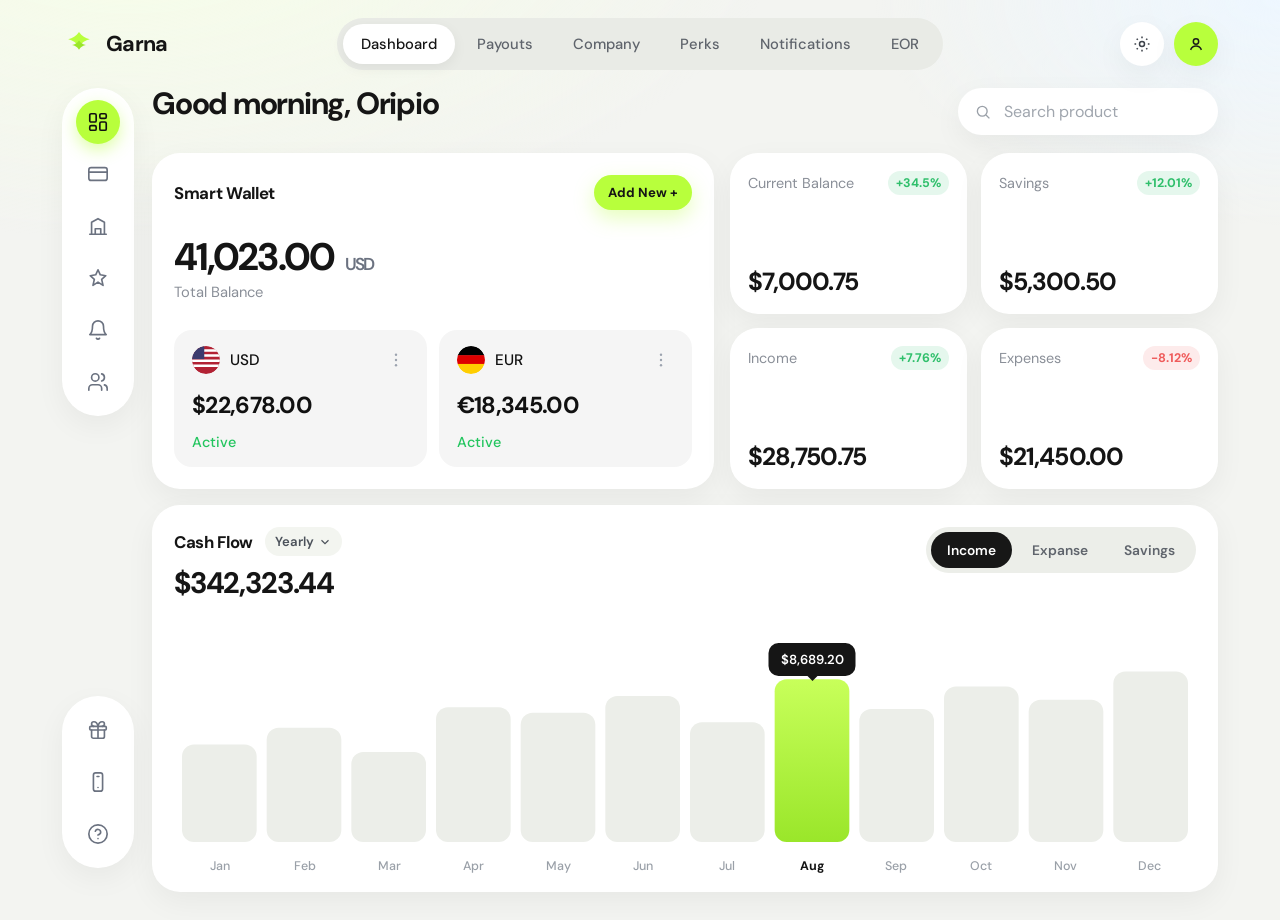
==== commit 37e4f8c7: "Update Smart Wallet currency blocks and fix payout history icons. Co-authored-by: Cursor <cursoragen" ====
--- a/index.html
+++ b/index.html
@@ -29,6 +29,7 @@
         <a class="nav-item" href="company.html">Company</a>
         <a class="nav-item" href="perks.html">Perks</a>
         <a class="nav-item" href="notifications.html">Notifications</a>
+        <a class="nav-item" href="eor.html">EOR</a>
       </nav>
 
       <div class="topbar-actions">
@@ -52,34 +53,43 @@
       <aside class="sidebar" aria-label="Sidebar">
         <div class="sidebar-pill">
           <a class="side-btn is-active" href="index.html" aria-label="Dashboard" title="Dashboard">
-            <svg viewBox="0 0 24 24" fill="none" stroke="currentColor" stroke-width="1.8">
-              <rect x="3.5" y="3.5" width="7" height="7" rx="2"/>
-              <rect x="13.5" y="3.5" width="7" height="7" rx="2"/>
-              <rect x="3.5" y="13.5" width="7" height="7" rx="2"/>
-              <rect x="13.5" y="13.5" width="7" height="7" rx="2"/>
+            <svg viewBox="0 0 24 24" fill="none" stroke="currentColor" stroke-width="1.8" stroke-linecap="round" stroke-linejoin="round">
+              <rect x="3" y="3" width="7" height="9" rx="1.5"/>
+              <rect x="14" y="3" width="7" height="5" rx="1.5"/>
+              <rect x="14" y="12" width="7" height="9" rx="1.5"/>
+              <rect x="3" y="16" width="7" height="5" rx="1.5"/>
             </svg>
           </a>
           <a class="side-btn" href="payouts.html" aria-label="Payouts" title="Payouts">
-            <svg viewBox="0 0 24 24" fill="none" stroke="currentColor" stroke-width="1.8">
-              <path d="M12 3v12M8 11l4 4 4-4"/>
-              <path d="M4 19h16"/>
+            <svg viewBox="0 0 24 24" fill="none" stroke="currentColor" stroke-width="1.8" stroke-linecap="round" stroke-linejoin="round">
+              <rect x="2" y="5" width="20" height="14" rx="2.5"/>
+              <path d="M2 10h20"/>
             </svg>
           </a>
           <a class="side-btn" href="company.html" aria-label="Company" title="Company">
-            <svg viewBox="0 0 24 24" fill="none" stroke="currentColor" stroke-width="1.8">
-              <path d="M4 20V8l8-4 8 4v12"/>
-              <path d="M9 20v-6h6v6"/>
+            <svg viewBox="0 0 24 24" fill="none" stroke="currentColor" stroke-width="1.8" stroke-linecap="round" stroke-linejoin="round">
+              <path d="M3 21h18"/>
+              <path d="M5 21V8l7-4 7 4v13"/>
+              <path d="M9 21v-6h6v6"/>
             </svg>
           </a>
           <a class="side-btn" href="perks.html" aria-label="Perks" title="Perks">
-            <svg viewBox="0 0 24 24" fill="none" stroke="currentColor" stroke-width="1.8">
-              <path d="M12 3l2.2 4.5 5 .7-3.6 3.5.9 5L12 14.8 7.5 16.7l.9-5L4.8 8.2l5-.7L12 3z"/>
+            <svg viewBox="0 0 24 24" fill="none" stroke="currentColor" stroke-width="1.8" stroke-linecap="round" stroke-linejoin="round">
+              <path d="m12 3 2.5 5.5L20.5 9.5 16 13.5 17.5 20 12 16.5 6.5 20 8 13.5 3.5 9.5 9.5 8.5 12 3z"/>
             </svg>
           </a>
           <a class="side-btn" href="notifications.html" aria-label="Notifications" title="Notifications">
-            <svg viewBox="0 0 24 24" fill="none" stroke="currentColor" stroke-width="1.8">
-              <path d="M6 9a6 6 0 1 1 12 0c0 3.2.8 4.6 1.6 5.6.3.4 0 1.4-.8 1.4H5.2c-.8 0-1.1-1-.8-1.4C5.2 13.6 6 12.2 6 9z"/>
-              <path d="M10 19a2 2 0 0 0 4 0"/>
+            <svg viewBox="0 0 24 24" fill="none" stroke="currentColor" stroke-width="1.8" stroke-linecap="round" stroke-linejoin="round">
+              <path d="M6 8a6 6 0 0 1 12 0c0 7 3 9 3 9H3s3-2 3-9"/>
+              <path d="M10.3 21a1.94 1.94 0 0 0 3.4 0"/>
+            </svg>
+          </a>
+          <a class="side-btn" href="eor.html" aria-label="EOR Employees" title="EOR Employees">
+            <svg viewBox="0 0 24 24" fill="none" stroke="currentColor" stroke-width="1.8" stroke-linecap="round" stroke-linejoin="round">
+              <path d="M16 21v-2a4 4 0 0 0-4-4H6a4 4 0 0 0-4 4v2"/>
+              <circle cx="9" cy="7" r="4"/>
+              <path d="M22 21v-2a4 4 0 0 0-3-3.87"/>
+              <path d="M16 3.13a4 4 0 0 1 0 7.75"/>
             </svg>
           </a>
         </div>
@@ -94,17 +104,17 @@
             </svg>
           </a>
           <a class="side-btn" href="#download" aria-label="Download app" title="Download app">
-            <svg viewBox="0 0 24 24" fill="none" stroke="currentColor" stroke-width="1.8">
-              <rect x="7" y="2.5" width="10" height="19" rx="2.5"/>
-              <path d="M10 5h4"/>
-              <circle cx="12" cy="17.5" r="1" fill="currentColor"/>
+            <svg viewBox="0 0 24 24" fill="none" stroke="currentColor" stroke-width="1.8" stroke-linecap="round" stroke-linejoin="round">
+              <rect x="7" y="2" width="10" height="20" rx="2.5"/>
+              <path d="M11 6h2"/>
+              <path d="M12 18h.01"/>
             </svg>
           </a>
           <button class="side-btn" type="button" aria-label="Help" title="Help">
-            <svg viewBox="0 0 24 24" fill="none" stroke="currentColor" stroke-width="1.8">
-              <circle cx="12" cy="12" r="9"/>
-              <path d="M9.5 9.5a2.5 2.5 0 1 1 3.8 2.1c-.8.5-1.3 1-1.3 2"/>
-              <circle cx="12" cy="16.5" r=".8" fill="currentColor"/>
+            <svg viewBox="0 0 24 24" fill="none" stroke="currentColor" stroke-width="1.8" stroke-linecap="round" stroke-linejoin="round">
+              <circle cx="12" cy="12" r="10"/>
+              <path d="M9.09 9a3 3 0 0 1 5.83 1c0 2-3 3-3 3"/>
+              <path d="M12 17h.01"/>
             </svg>
           </button>
         </div>
@@ -133,28 +143,59 @@
               <a class="btn btn-lime btn-sm" href="company.html">Add New +</a>
             </div>
             <div class="wallet-balance">
-              <span class="wallet-amount">19,820.00 <small>USD</small></span>
-              <span class="wallet-label">Total Saving</span>
-            </div>
-            <div class="wallet-cats">
-              <button class="cat-chip" type="button">
-                <span class="cat-icon cat-icon--travel">
-                  <svg viewBox="0 0 24 24" fill="currentColor"><path d="M21 16v-2l-8-5V3.5a1.5 1.5 0 0 0-3 0V9l-8 5v2l8-2.5V19l-2 1.5V22l3.5-1 3.5 1v-1.5L13 19v-5.5l8 2.5z"/></svg>
-                </span>
-                Travel
-              </button>
-              <button class="cat-chip" type="button">
-                <span class="cat-icon cat-icon--property">
-                  <svg viewBox="0 0 24 24" fill="currentColor"><path d="M12 3 3 10v11h6v-6h6v6h6V10L12 3z"/></svg>
-                </span>
-                Property
-              </button>
-              <button class="cat-chip" type="button">
-                <span class="cat-icon cat-icon--education">
-                  <svg viewBox="0 0 24 24" fill="currentColor"><path d="M12 3 1 9l11 6 9-4.91V17h2V9L12 3zm0 13.5L4.5 12.3v3.4L12 20l7.5-4.3v-3.4L12 16.5z"/></svg>
-                </span>
-                Education
-              </button>
+              <span class="wallet-amount">41,023.00 <small>USD</small></span>
+              <span class="wallet-label">Total Balance</span>
+            </div>
+            <div class="wallet-accounts">
+              <article class="account-block">
+                <div class="account-block-top">
+                  <span class="account-flag" aria-hidden="true">
+                    <svg viewBox="0 0 32 32" width="32" height="32">
+                      <clipPath id="flagUsd"><circle cx="16" cy="16" r="16"/></clipPath>
+                      <g clip-path="url(#flagUsd)">
+                        <rect width="32" height="32" fill="#b22234"/>
+                        <path fill="#fff" d="M0 3.7h32v2.9H0zm0 5.8h32v2.9H0zm0 5.8h32v2.9H0zm0 5.8h32v2.9H0z"/>
+                        <rect width="14" height="15" fill="#3c3b6e"/>
+                      </g>
+                    </svg>
+                  </span>
+                  <span class="account-code">USD</span>
+                  <button class="account-menu" type="button" aria-label="USD account menu">
+                    <svg viewBox="0 0 24 24" width="18" height="18" fill="currentColor" aria-hidden="true">
+                      <circle cx="12" cy="5" r="1.6"/>
+                      <circle cx="12" cy="12" r="1.6"/>
+                      <circle cx="12" cy="19" r="1.6"/>
+                    </svg>
+                  </button>
+                </div>
+                <strong class="account-balance">$22,678.00</strong>
+                <span class="account-status">Active</span>
+              </article>
+
+              <article class="account-block">
+                <div class="account-block-top">
+                  <span class="account-flag" aria-hidden="true">
+                    <svg viewBox="0 0 32 32" width="32" height="32">
+                      <clipPath id="flagEur"><circle cx="16" cy="16" r="16"/></clipPath>
+                      <g clip-path="url(#flagEur)">
+                        <rect width="32" height="11" y="0" fill="#000"/>
+                        <rect width="32" height="11" y="10.5" fill="#dd0000"/>
+                        <rect width="32" height="12" y="20.5" fill="#ffce00"/>
+                      </g>
+                    </svg>
+                  </span>
+                  <span class="account-code">EUR</span>
+                  <button class="account-menu" type="button" aria-label="EUR account menu">
+                    <svg viewBox="0 0 24 24" width="18" height="18" fill="currentColor" aria-hidden="true">
+                      <circle cx="12" cy="5" r="1.6"/>
+                      <circle cx="12" cy="12" r="1.6"/>
+                      <circle cx="12" cy="19" r="1.6"/>
+                    </svg>
+                  </button>
+                </div>
+                <strong class="account-balance">€18,345.00</strong>
+                <span class="account-status">Active</span>
+              </article>
             </div>
           </section>
 
--- a/styles.css
+++ b/styles.css
@@ -219,8 +219,9 @@
 }
 
 .side-btn svg {
-  width: 20px;
-  height: 20px;
+  width: 22px;
+  height: 22px;
+  overflow: visible;
 }
 
 .side-btn:hover {
@@ -351,56 +352,80 @@
   font-size: 0.92rem;
 }
 
-.wallet-cats {
-  display: grid;
-  grid-template-columns: repeat(3, 1fr);
+.wallet-accounts {
+  display: grid;
+  grid-template-columns: 1fr 1fr;
+  gap: 12px;
+  margin-top: 28px;
+}
+
+.account-block {
+  display: flex;
+  flex-direction: column;
+  padding: 16px 18px;
+  border-radius: 18px;
+  background: #f5f5f5;
+  color: #111;
+  text-align: left;
+}
+
+.account-block-top {
+  display: flex;
+  align-items: center;
   gap: 10px;
-  margin-top: 28px;
-}
-
-.cat-chip {
-  display: flex;
-  align-items: center;
-  gap: 10px;
-  padding: 12px 12px;
-  border-radius: 18px;
-  background: #f7f8f5;
-  color: var(--ink);
-  font-size: 0.88rem;
-  font-weight: 600;
-  transition: transform 0.2s ease, background 0.2s ease;
-}
-
-.cat-chip:hover {
-  transform: translateY(-2px);
-  background: #f0f2ec;
-}
-
-.cat-icon {
-  width: 34px;
-  height: 34px;
-  border-radius: 12px;
+  margin-bottom: 18px;
+}
+
+.account-flag {
+  width: 28px;
+  height: 28px;
+  border-radius: 50%;
+  display: block;
+  flex-shrink: 0;
+  overflow: hidden;
+}
+
+.account-flag svg {
+  display: block;
+  width: 100%;
+  height: 100%;
+}
+
+.account-code {
+  font-size: 0.95rem;
+  font-weight: 500;
+  color: #111;
+}
+
+.account-menu {
+  margin-left: auto;
+  width: 28px;
+  height: 28px;
+  border-radius: 8px;
+  color: #9ca3af;
   display: grid;
   place-items: center;
-  color: #fff;
   flex-shrink: 0;
 }
 
-.cat-icon svg {
-  width: 16px;
-  height: 16px;
-}
-
-.cat-icon--travel {
-  background: linear-gradient(145deg, #6eb6ff, #3d8dff);
-}
-
-.cat-icon--property {
-  background: linear-gradient(145deg, #ffb06b, #ff8a3d);
-}
-
-.cat-icon--education {
-  background: linear-gradient(145deg, #ff7a8a, #ef4d63);
+.account-menu:hover {
+  background: rgba(0, 0, 0, 0.05);
+  color: #111;
+}
+
+.account-balance {
+  font-size: 1.45rem;
+  font-weight: 700;
+  letter-spacing: -0.03em;
+  line-height: 1.15;
+  color: #111;
+  margin-bottom: 14px;
+}
+
+.account-status {
+  font-size: 0.9rem;
+  font-weight: 500;
+  color: #22c55e;
 }
 
 .stats-grid {
@@ -801,7 +826,7 @@
     padding: 12px;
   }
 
-  .wallet-cats {
+  .wallet-accounts {
     grid-template-columns: 1fr;
   }
 
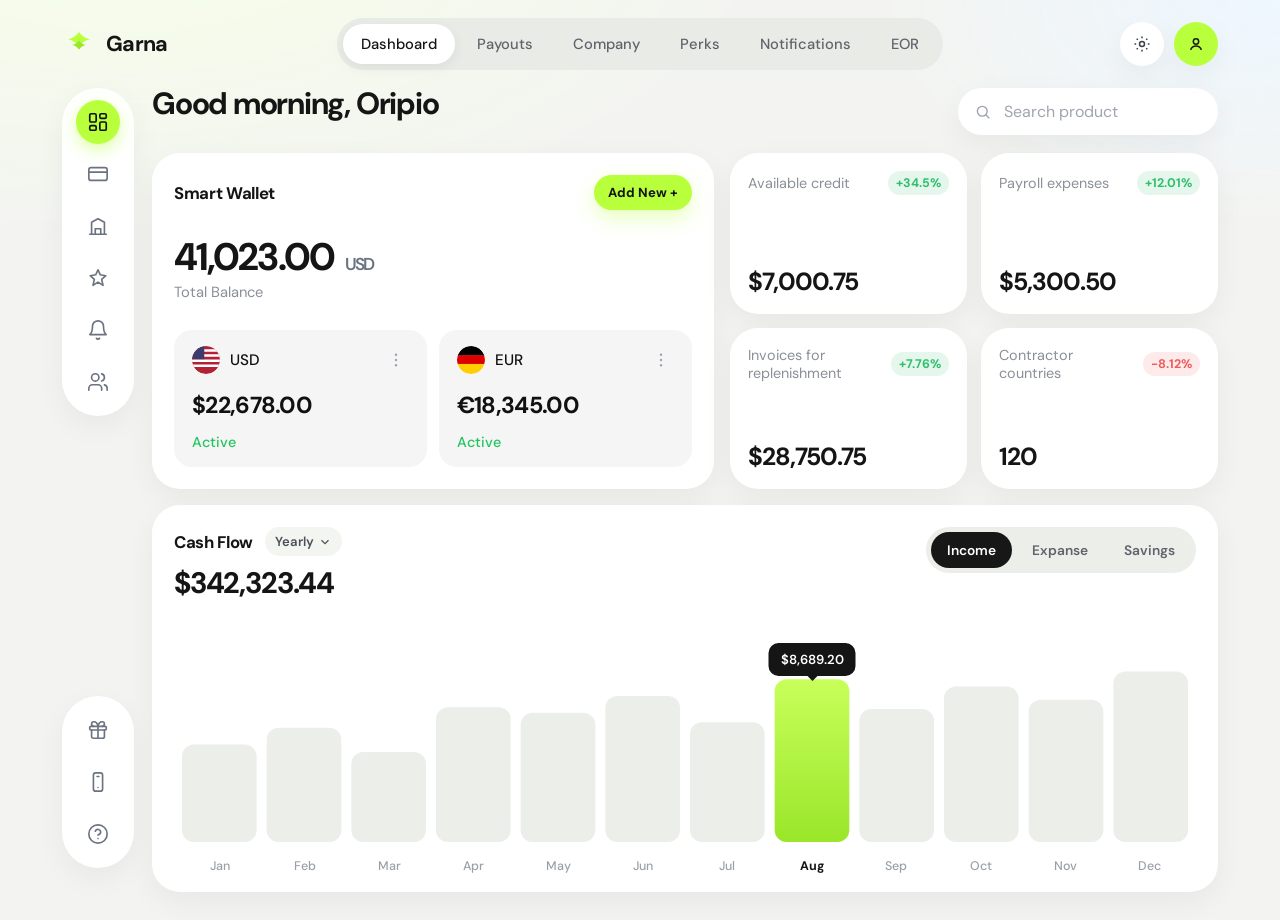
==== commit d2ae4145: "Rename dashboard stats labels and show contractor countries as a count. Co-authored-by: Cursor <curs" ====
--- a/index.html
+++ b/index.html
@@ -203,31 +203,31 @@
           <section class="stats-grid">
             <article class="card stat-card">
               <div class="stat-top">
-                <span>Current Balance</span>
+                <span>Available credit</span>
                 <span class="trend trend-up">+34.5%</span>
               </div>
               <strong>$7,000.75</strong>
             </article>
             <article class="card stat-card">
               <div class="stat-top">
-                <span>Savings</span>
+                <span>Payroll expenses</span>
                 <span class="trend trend-up">+12.01%</span>
               </div>
               <strong>$5,300.50</strong>
             </article>
             <article class="card stat-card">
               <div class="stat-top">
-                <span>Income</span>
+                <span>Invoices for replenishment</span>
                 <span class="trend trend-up">+7.76%</span>
               </div>
               <strong>$28,750.75</strong>
             </article>
             <article class="card stat-card">
               <div class="stat-top">
-                <span>Expenses</span>
+                <span>Contractor countries</span>
                 <span class="trend trend-down">-8.12%</span>
               </div>
-              <strong>$21,450.00</strong>
+              <strong>120</strong>
             </article>
           </section>
 
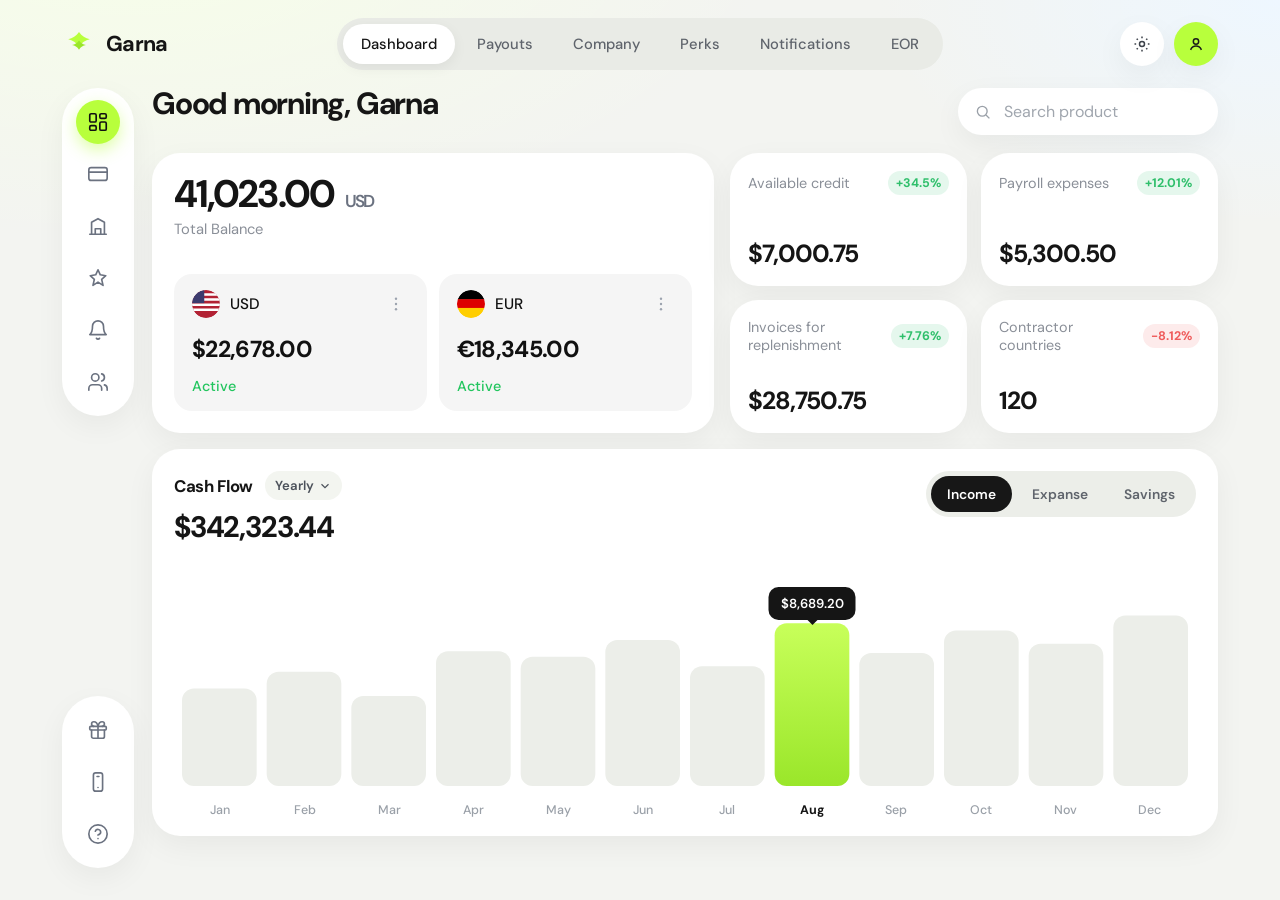
==== commit 7d460d4d: "Update dashboard greeting to Garna and hide Smart Wallet header. Co-authored-by: Cursor <cursoragent" ====
--- a/index.html
+++ b/index.html
@@ -124,7 +124,7 @@
       <main class="main">
         <div class="page-header">
           <div>
-            <h1>Good morning, Oripio</h1>
+            <h1>Good morning, Garna</h1>
           </div>
           <label class="search">
             <svg viewBox="0 0 24 24" fill="none" stroke="currentColor" stroke-width="1.8">
@@ -138,10 +138,6 @@
         <div class="main-grid">
           <!-- Smart Wallet -->
           <section class="card wallet-card">
-            <div class="card-head">
-              <h2>Smart Wallet</h2>
-              <a class="btn btn-lime btn-sm" href="company.html">Add New +</a>
-            </div>
             <div class="wallet-balance">
               <span class="wallet-amount">41,023.00 <small>USD</small></span>
               <span class="wallet-label">Total Balance</span>
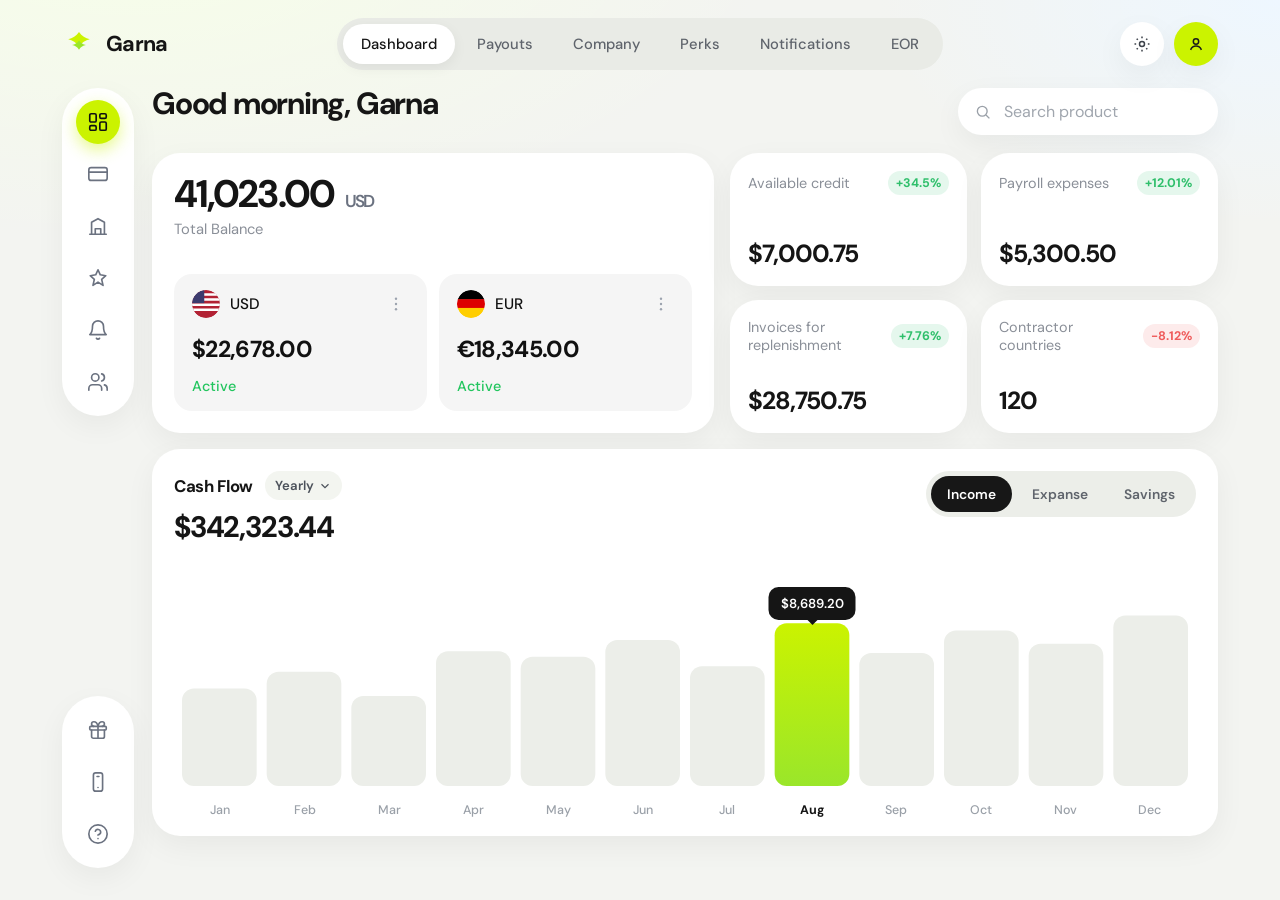
==== commit 24d1bccf: "Unify primary lime color tokens and replace hardcoded accents. Co-authored-by: Cursor <cursoragent@c" ====
--- a/index.html
+++ b/index.html
@@ -16,8 +16,8 @@
       <a class="brand" href="index.html">
         <span class="brand-mark" aria-hidden="true">
           <svg viewBox="0 0 32 32" fill="none">
-            <path d="M16 4c2.8 4.2 6.4 6.2 10.8 7.2-4.4 1-8 3-10.8 7.2C13.2 14.2 9.6 12.2 5.2 11.2 9.6 10.2 13.2 8.2 16 4z" fill="#B8FF3C"/>
-            <path d="M16 12.5c1.8 2.7 4.1 4 7 4.6-2.9.6-5.2 1.9-7 4.6-1.8-2.7-4.1-4-7-4.6 2.9-.6 5.2-1.9 7-4.6z" fill="#9AE62A"/>
+            <path d="M16 4c2.8 4.2 6.4 6.2 10.8 7.2-4.4 1-8 3-10.8 7.2C13.2 14.2 9.6 12.2 5.2 11.2 9.6 10.2 13.2 8.2 16 4z" fill="var(--lime)"/>
+            <path d="M16 12.5c1.8 2.7 4.1 4 7 4.6-2.9.6-5.2 1.9-7 4.6-1.8-2.7-4.1-4-7-4.6 2.9-.6 5.2-1.9 7-4.6z" fill="var(--lime-deep)"/>
           </svg>
         </span>
         <span class="brand-name">Garna</span>
--- a/styles.css
+++ b/styles.css
@@ -4,9 +4,20 @@
   --ink: #151515;
   --muted: #8a8f98;
   --line: #eceeea;
-  --lime: #b8ff3c;
+  /* Primary + derivatives */
+  --lime: #cbf300;
+  --lime-rgb: 203, 243, 0;
   --lime-deep: #9ae62a;
+  --lime-mid: #d8f5a2;
   --lime-soft: #eafcc0;
+  --lime-wash: #f7ffe8;
+  --lime-ink: #3d5a10;
+  --lime-ink-strong: #2a321c;
+  --lime-dark: #222820;
+  --lime-glow: rgba(var(--lime-rgb), 0.35);
+  --lime-glow-strong: rgba(var(--lime-rgb), 0.45);
+  --lime-gradient: linear-gradient(135deg, var(--lime-mid) 0%, var(--lime) 45%, var(--lime-deep) 100%);
+  --lime-gradient-soft: linear-gradient(145deg, var(--lime-mid), var(--lime));
   --up: #2fbf6b;
   --down: #ef5b5b;
   --shadow: 0 10px 30px rgba(20, 24, 18, 0.05);
@@ -30,7 +41,7 @@
   font-family: var(--font);
   color: var(--ink);
   background:
-    radial-gradient(1200px 600px at 10% -10%, #f7ffe8 0%, transparent 55%),
+    radial-gradient(1200px 600px at 10% -10%, var(--lime-wash) 0%, transparent 55%),
     radial-gradient(900px 500px at 100% 0%, #eef7ff 0%, transparent 45%),
     var(--bg);
   -webkit-font-smoothing: antialiased;
@@ -232,7 +243,7 @@
 .side-btn.is-active {
   background: var(--lime);
   color: #111;
-  box-shadow: 0 6px 16px rgba(184, 255, 60, 0.45);
+  box-shadow: 0 6px 16px var(--lime-glow-strong);
 }
 
 /* Main */
@@ -484,7 +495,7 @@
 }
 
 .stat-link:hover {
-  color: #3d5a10;
+  color: var(--lime-ink);
 }
 
 .trend {
@@ -715,8 +726,8 @@
 
 .btn-lime {
   background: var(--lime);
-  color: #151515;
-  box-shadow: 0 8px 20px rgba(184, 255, 60, 0.35);
+  color: var(--ink);
+  box-shadow: 0 8px 20px var(--lime-glow);
 }
 
 .btn-lime:hover {
